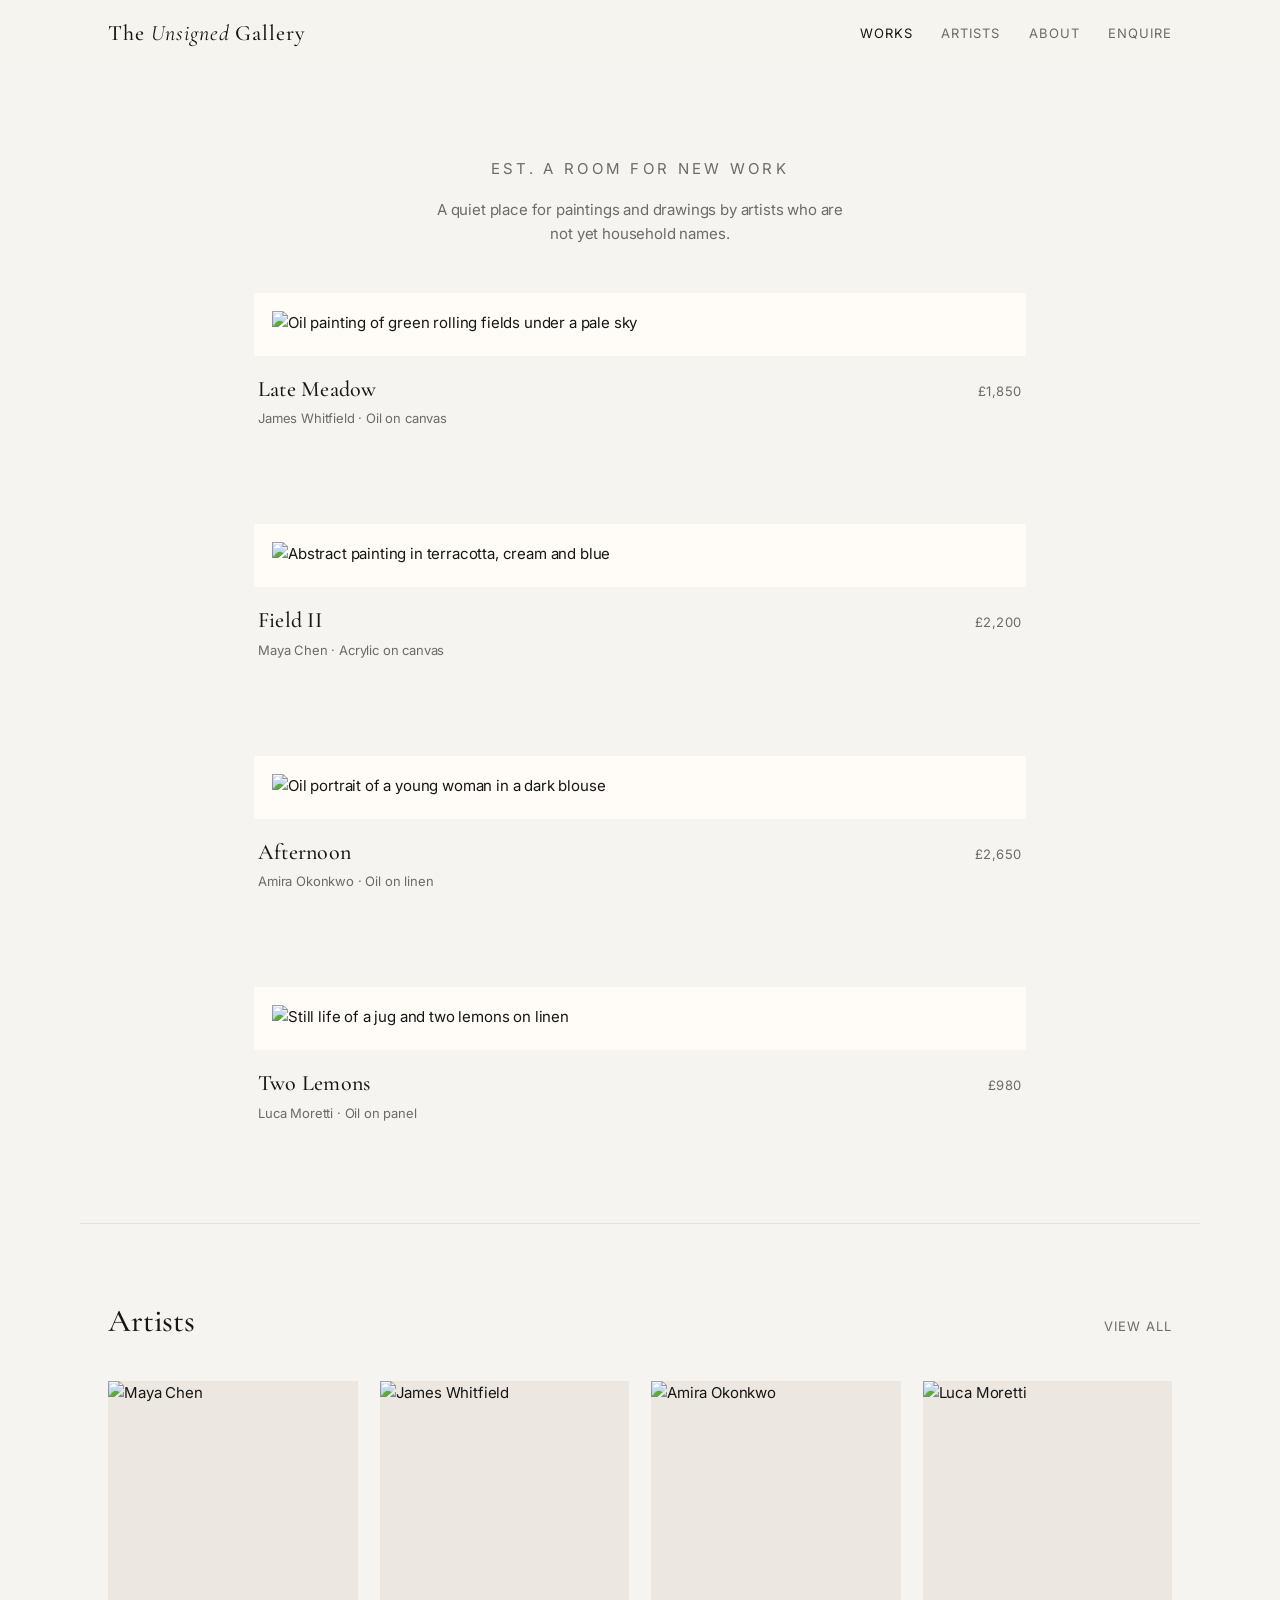
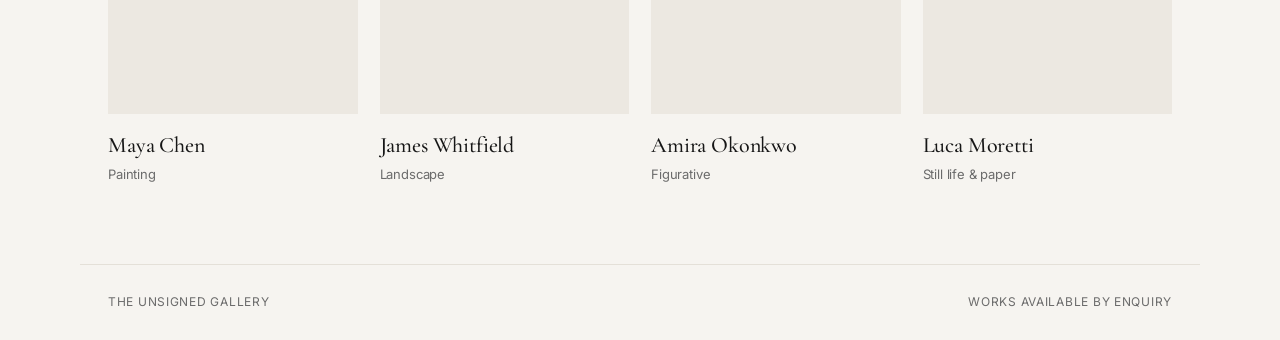
==== index.html @ 6f4dcff2 "Add files via upload" ====
<!DOCTYPE html>
<html lang="en">
<head>
  <meta charset="UTF-8" />
  <meta name="viewport" content="width=device-width, initial-scale=1" />
  <title>The Unsigned Gallery</title>
  <link rel="preconnect" href="https://fonts.googleapis.com" />
  <link rel="preconnect" href="https://fonts.gstatic.com" crossorigin />
  <link href="https://fonts.googleapis.com/css2?family=Cormorant+Garamond:ital,wght@0,500;1,400&family=Inter:wght@400;500&display=swap" rel="stylesheet" />
  <link rel="stylesheet" href="styles.css" />
</head>
<body>
  <header class="site-header">
    <div class="header-inner">
      <a class="logo" href="index.html">The <span>Unsigned</span> Gallery</a>
      <button class="menu-btn" aria-label="Menu"><span></span></button>
      <nav>
        <a class="active" href="index.html">Works</a>
        <a href="artists.html">Artists</a>
        <a href="about.html">About</a>
        <a href="enquire.html">Enquire</a>
      </nav>
    </div>
  </header>

  <main>
    <section class="intro">
      <p class="eyebrow">Est. a room for new work</p>
      <p>A quiet place for paintings and drawings by artists who are not yet household names.</p>
    </section>

    <section class="featured" aria-label="Selected works">
      <article class="work" data-work
        data-img="images/whitfield-valley.jpg"
        data-title="Late Meadow"
        data-sub="James Whitfield · Oil on canvas · 80 × 100 cm"
        data-note="Available. A study of midsummer fields after rain. Traditional landscape, painted on site and finished in the studio."
        data-enquire="James Whitfield — Late Meadow">
        <div class="work-frame">
          <img src="images/whitfield-valley.jpg" alt="Oil painting of green rolling fields under a pale sky" />
        </div>
        <div class="work-meta">
          <div>
            <h2>Late Meadow</h2>
            <div class="sub"><a href="artist-whitfield.html">James Whitfield</a> · Oil on canvas</div>
          </div>
          <div class="price">£1,850</div>
        </div>
      </article>

      <article class="work" data-work
        data-img="images/chen-field.jpg"
        data-title="Field II"
        data-sub="Maya Chen · Acrylic on canvas · 70 × 100 cm"
        data-note="Available. Colour fields in terracotta, bone and slate, with a few charcoal marks left in."
        data-enquire="Maya Chen — Field II">
        <div class="work-frame">
          <img src="images/chen-field.jpg" alt="Abstract painting in terracotta, cream and blue" />
        </div>
        <div class="work-meta">
          <div>
            <h2>Field II</h2>
            <div class="sub"><a href="artist-chen.html">Maya Chen</a> · Acrylic on canvas</div>
          </div>
          <div class="price">£2,200</div>
        </div>
      </article>

      <article class="work" data-work
        data-img="images/okonkwo-portrait.jpg"
        data-title="Afternoon"
        data-sub="Amira Okonkwo · Oil on linen · 60 × 90 cm"
        data-note="Available. A quiet studio portrait. The sitter is a friend of the artist."
        data-enquire="Amira Okonkwo — Afternoon">
        <div class="work-frame">
          <img src="images/okonkwo-portrait.jpg" alt="Oil portrait of a young woman in a dark blouse" />
        </div>
        <div class="work-meta">
          <div>
            <h2>Afternoon</h2>
            <div class="sub"><a href="artist-okonkwo.html">Amira Okonkwo</a> · Oil on linen</div>
          </div>
          <div class="price">£2,650</div>
        </div>
      </article>

      <article class="work" data-work
        data-img="images/moretti-lemons.jpg"
        data-title="Two Lemons"
        data-sub="Luca Moretti · Oil on panel · 40 × 50 cm"
        data-note="Available. Still life of a stoneware jug and lemons on a folded cloth."
        data-enquire="Luca Moretti — Two Lemons">
        <div class="work-frame">
          <img src="images/moretti-lemons.jpg" alt="Still life of a jug and two lemons on linen" />
        </div>
        <div class="work-meta">
          <div>
            <h2>Two Lemons</h2>
            <div class="sub"><a href="artist-moretti.html">Luca Moretti</a> · Oil on panel</div>
          </div>
          <div class="price">£980</div>
        </div>
      </article>
    </section>

    <section class="artists-home" id="artists">
      <div class="section-head">
        <h2>Artists</h2>
        <a href="artists.html">View all</a>
      </div>
      <div class="artist-grid">
        <a class="artist-card" href="artist-chen.html">
          <img src="images/artist-chen.jpg" alt="Maya Chen" />
          <h3>Maya Chen</h3>
          <p>Painting</p>
        </a>
        <a class="artist-card" href="artist-whitfield.html">
          <img src="images/artist-whitfield.jpg" alt="James Whitfield" />
          <h3>James Whitfield</h3>
          <p>Landscape</p>
        </a>
        <a class="artist-card" href="artist-okonkwo.html">
          <img src="images/artist-okonkwo.jpg" alt="Amira Okonkwo" />
          <h3>Amira Okonkwo</h3>
          <p>Figurative</p>
        </a>
        <a class="artist-card" href="artist-moretti.html">
          <img src="images/artist-moretti.jpg" alt="Luca Moretti" />
          <h3>Luca Moretti</h3>
          <p>Still life &amp; paper</p>
        </a>
      </div>
    </section>
  </main>

  <footer>
    <span>The Unsigned Gallery</span>
    <span>Works available by enquiry</span>
  </footer>

  <div class="lightbox" role="dialog" aria-modal="true">
    <button class="lightbox-close" aria-label="Close">×</button>
    <div class="lightbox-card">
      <img alt="" />
      <div class="lightbox-info">
        <h3></h3>
        <div class="sub"></div>
        <p></p>
        <a class="btn" href="enquire.html">Enquire</a>
      </div>
    </div>
  </div>

  <script src="script.js"></script>
</body>
</html>
---- styles.css ----
:root {
  --bg: #f6f4f0;
  --ink: #161616;
  --muted: #6b6b6b;
  --line: #e4e0d8;
  --white: #fffcf8;
  --max: 1120px;
  --work: 820px;
}

*,
*::before,
*::after {
  box-sizing: border-box;
  margin: 0;
  padding: 0;
}

html {
  scroll-behavior: smooth;
}

body {
  font-family: "Inter", system-ui, -apple-system, sans-serif;
  background: var(--bg);
  color: var(--ink);
  line-height: 1.55;
  font-size: 15px;
  letter-spacing: -0.011em;
  min-height: 100vh;
}

img {
  max-width: 100%;
  display: block;
}

a {
  color: inherit;
  text-decoration: none;
}

/* Header */

.site-header {
  position: sticky;
  top: 0;
  z-index: 40;
  background: color-mix(in srgb, var(--bg) 88%, transparent);
  backdrop-filter: saturate(180%) blur(16px);
  -webkit-backdrop-filter: saturate(180%) blur(16px);
  border-bottom: 1px solid transparent;
}

.site-header.scrolled {
  border-bottom-color: var(--line);
}

.header-inner {
  max-width: var(--max);
  margin: 0 auto;
  padding: 22px 28px;
  display: flex;
  align-items: center;
  justify-content: space-between;
  gap: 24px;
}

.logo {
  font-family: "Cormorant Garamond", "Times New Roman", serif;
  font-weight: 500;
  font-size: 22px;
  letter-spacing: 0.04em;
  line-height: 1;
  white-space: nowrap;
}

.logo span {
  font-style: italic;
  font-weight: 400;
}

nav {
  display: flex;
  gap: 28px;
  align-items: center;
}

nav a {
  font-size: 13px;
  letter-spacing: 0.08em;
  text-transform: uppercase;
  color: var(--muted);
  transition: color 0.2s ease;
}

nav a:hover,
nav a.active {
  color: var(--ink);
}

.menu-btn {
  display: none;
  background: none;
  border: 0;
  width: 28px;
  height: 18px;
  position: relative;
  cursor: pointer;
}

.menu-btn span,
.menu-btn span::before,
.menu-btn span::after {
  position: absolute;
  left: 0;
  width: 100%;
  height: 1px;
  background: var(--ink);
  content: "";
}

.menu-btn span {
  top: 50%;
}

.menu-btn span::before {
  top: -7px;
}

.menu-btn span::after {
  top: 7px;
}

/* Pages */

main {
  padding-bottom: 80px;
}

.intro {
  max-width: var(--max);
  margin: 0 auto;
  padding: 72px 28px 28px;
  text-align: center;
}

.intro p {
  max-width: 420px;
  margin: 18px auto 0;
  color: var(--muted);
  font-size: 15px;
  font-weight: 400;
}

.eyebrow {
  font-size: 11px;
  letter-spacing: 0.22em;
  text-transform: uppercase;
  color: var(--muted);
  margin-bottom: 14px;
}

/* Featured works — one after another, like walking a gallery */

.featured {
  max-width: var(--work);
  margin: 0 auto;
  padding: 20px 24px 40px;
}

.work {
  margin-bottom: 96px;
  cursor: pointer;
}

.work:last-child {
  margin-bottom: 40px;
}

.work-frame {
  background: var(--white);
  padding: 18px 18px 22px;
}

.work-frame img {
  width: 100%;
  height: auto;
}

.work-meta {
  display: flex;
  justify-content: space-between;
  align-items: baseline;
  gap: 16px;
  margin-top: 16px;
  padding: 0 4px;
}

.work-meta h2,
.work-meta h3 {
  font-family: "Cormorant Garamond", serif;
  font-weight: 500;
  font-size: 22px;
  letter-spacing: 0.01em;
}

.work-meta .sub {
  color: var(--muted);
  font-size: 13px;
  margin-top: 2px;
}

.work-meta .sub a:hover {
  color: var(--ink);
}

.price {
  font-size: 13px;
  letter-spacing: 0.04em;
  color: var(--muted);
  white-space: nowrap;
}

/* Artists strip on home */

.artists-home {
  max-width: var(--max);
  margin: 20px auto 0;
  padding: 72px 28px 0;
  border-top: 1px solid var(--line);
}

.section-head {
  display: flex;
  justify-content: space-between;
  align-items: baseline;
  margin-bottom: 36px;
}

.section-head h2 {
  font-family: "Cormorant Garamond", serif;
  font-size: 32px;
  font-weight: 500;
}

.section-head a {
  font-size: 13px;
  letter-spacing: 0.08em;
  text-transform: uppercase;
  color: var(--muted);
}

.section-head a:hover {
  color: var(--ink);
}

.artist-grid {
  display: grid;
  grid-template-columns: repeat(4, 1fr);
  gap: 28px 22px;
}

.artist-card img {
  width: 100%;
  aspect-ratio: 3 / 4;
  object-fit: cover;
  background: #ece8e1;
}

.artist-card h3 {
  font-family: "Cormorant Garamond", serif;
  font-size: 22px;
  font-weight: 500;
  margin-top: 14px;
}

.artist-card p {
  color: var(--muted);
  font-size: 13px;
  margin-top: 2px;
}

.artist-card:hover h3 {
  opacity: 0.65;
}

/* Artist page */

.artist-hero {
  max-width: var(--max);
  margin: 0 auto;
  padding: 56px 28px 48px;
  display: grid;
  grid-template-columns: 280px 1fr;
  gap: 56px;
  align-items: start;
}

.artist-hero img {
  width: 100%;
  aspect-ratio: 3 / 4;
  object-fit: cover;
}

.artist-hero h1 {
  font-family: "Cormorant Garamond", serif;
  font-size: 48px;
  font-weight: 500;
  letter-spacing: -0.02em;
  line-height: 1.05;
}

.artist-hero .role {
  color: var(--muted);
  margin: 10px 0 22px;
  font-size: 14px;
}

.artist-hero .bio {
  max-width: 520px;
  color: #3a3a3a;
  font-size: 16px;
  line-height: 1.7;
}

.works-grid {
  max-width: var(--max);
  margin: 0 auto;
  padding: 12px 28px 40px;
  display: grid;
  grid-template-columns: 1fr 1fr;
  gap: 48px 28px;
}

.works-grid .work {
  margin: 0;
}

.page-title {
  max-width: var(--max);
  margin: 0 auto;
  padding: 56px 28px 36px;
}

.page-title h1 {
  font-family: "Cormorant Garamond", serif;
  font-size: 48px;
  font-weight: 500;
  letter-spacing: -0.02em;
}

.page-title p {
  color: var(--muted);
  max-width: 460px;
  margin-top: 12px;
}

/* About / Enquire */

.prose {
  max-width: 640px;
  margin: 0 auto;
  padding: 20px 28px 80px;
}

.prose p + p {
  margin-top: 18px;
}

.prose h1 {
  font-family: "Cormorant Garamond", serif;
  font-size: 48px;
  font-weight: 500;
  margin-bottom: 20px;
}

form {
  margin-top: 36px;
  display: grid;
  gap: 16px;
}

label {
  display: grid;
  gap: 6px;
  font-size: 12px;
  letter-spacing: 0.08em;
  text-transform: uppercase;
  color: var(--muted);
}

input,
textarea,
select {
  font: inherit;
  color: var(--ink);
  background: var(--white);
  border: 1px solid var(--line);
  padding: 12px 14px;
  outline: none;
}

input:focus,
textarea:focus,
select:focus {
  border-color: #b9b4aa;
}

textarea {
  min-height: 140px;
  resize: vertical;
}

button,
.btn {
  display: inline-block;
  border: 1px solid var(--ink);
  background: var(--ink);
  color: var(--bg);
  font: inherit;
  font-size: 12px;
  letter-spacing: 0.14em;
  text-transform: uppercase;
  padding: 13px 22px;
  cursor: pointer;
  width: fit-content;
  transition: opacity 0.2s ease;
}

button:hover,
.btn:hover {
  opacity: 0.78;
}

.btn-ghost {
  background: transparent;
  color: var(--ink);
}

.note {
  color: var(--muted);
  font-size: 13px;
}

/* Lightbox */

.lightbox {
  position: fixed;
  inset: 0;
  background: rgba(20, 18, 16, 0.72);
  display: none;
  align-items: center;
  justify-content: center;
  z-index: 80;
  padding: 32px;
}

.lightbox.open {
  display: flex;
}

.lightbox-card {
  background: var(--bg);
  max-width: 920px;
  width: 100%;
  max-height: 92vh;
  overflow: auto;
  display: grid;
  grid-template-columns: 1.15fr 0.85fr;
}

.lightbox-card img {
  width: 100%;
  height: 100%;
  object-fit: cover;
  max-height: 92vh;
}

.lightbox-info {
  padding: 36px 32px;
  display: flex;
  flex-direction: column;
}

.lightbox-info h3 {
  font-family: "Cormorant Garamond", serif;
  font-size: 30px;
  font-weight: 500;
}

.lightbox-info .sub {
  color: var(--muted);
  margin: 8px 0 20px;
  font-size: 14px;
}

.lightbox-info p {
  color: #3a3a3a;
  font-size: 14px;
  line-height: 1.65;
  margin-bottom: 28px;
}

.lightbox-close {
  position: absolute;
  top: 18px;
  right: 22px;
  background: none;
  border: 0;
  color: #fff;
  font-size: 28px;
  cursor: pointer;
  line-height: 1;
}

footer {
  border-top: 1px solid var(--line);
  padding: 28px;
  max-width: var(--max);
  margin: 0 auto;
  display: flex;
  justify-content: space-between;
  color: var(--muted);
  font-size: 12px;
  letter-spacing: 0.06em;
  text-transform: uppercase;
}

/* Mobile */

@media (max-width: 860px) {
  .menu-btn {
    display: block;
  }

  nav {
    display: none;
    position: absolute;
    top: 100%;
    left: 0;
    right: 0;
    background: var(--bg);
    flex-direction: column;
    align-items: flex-start;
    padding: 8px 28px 24px;
    gap: 16px;
    border-bottom: 1px solid var(--line);
  }

  nav.open {
    display: flex;
  }

  .artist-grid,
  .works-grid,
  .artist-hero,
  .lightbox-card {
    grid-template-columns: 1fr;
  }

  .artist-hero img {
    max-width: 280px;
  }

  .artist-hero h1,
  .page-title h1,
  .prose h1 {
    font-size: 36px;
  }

  .lightbox-card img {
    max-height: 48vh;
  }

  footer {
    flex-direction: column;
    gap: 8px;
  }
}
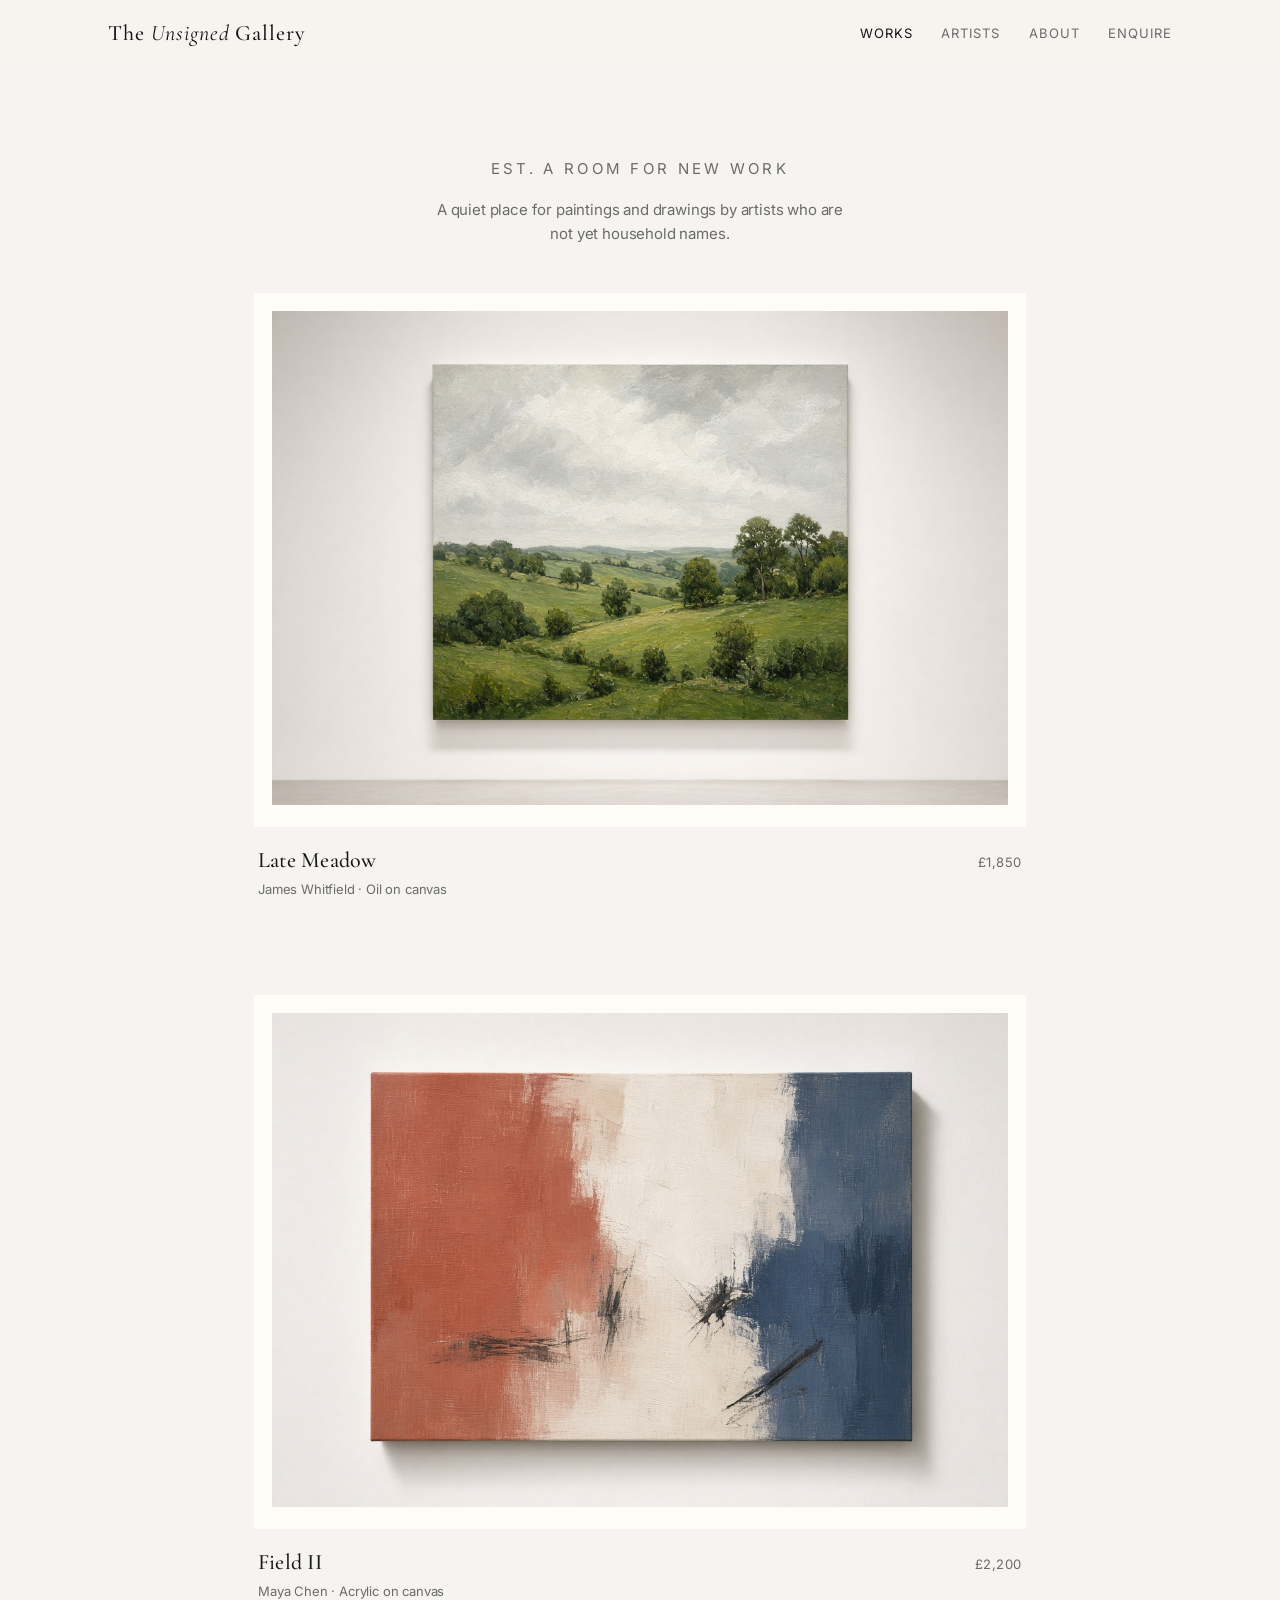
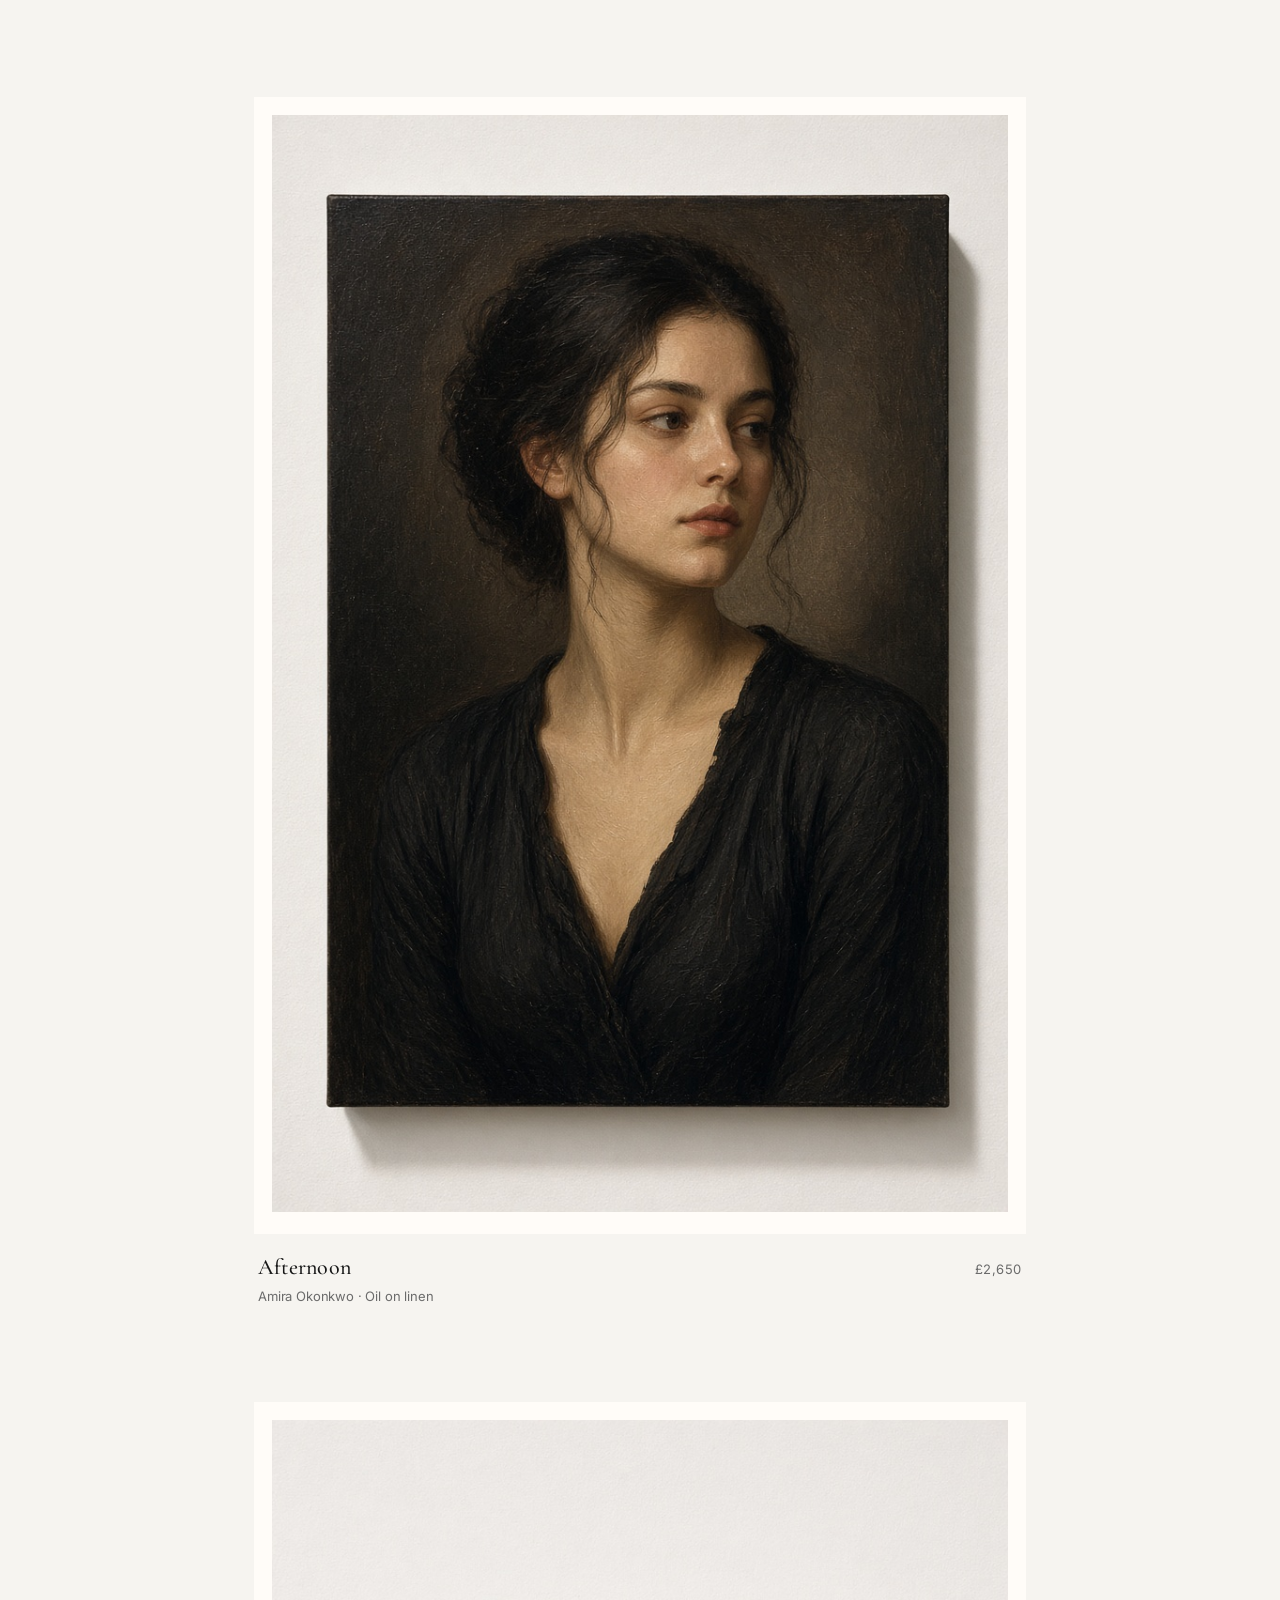
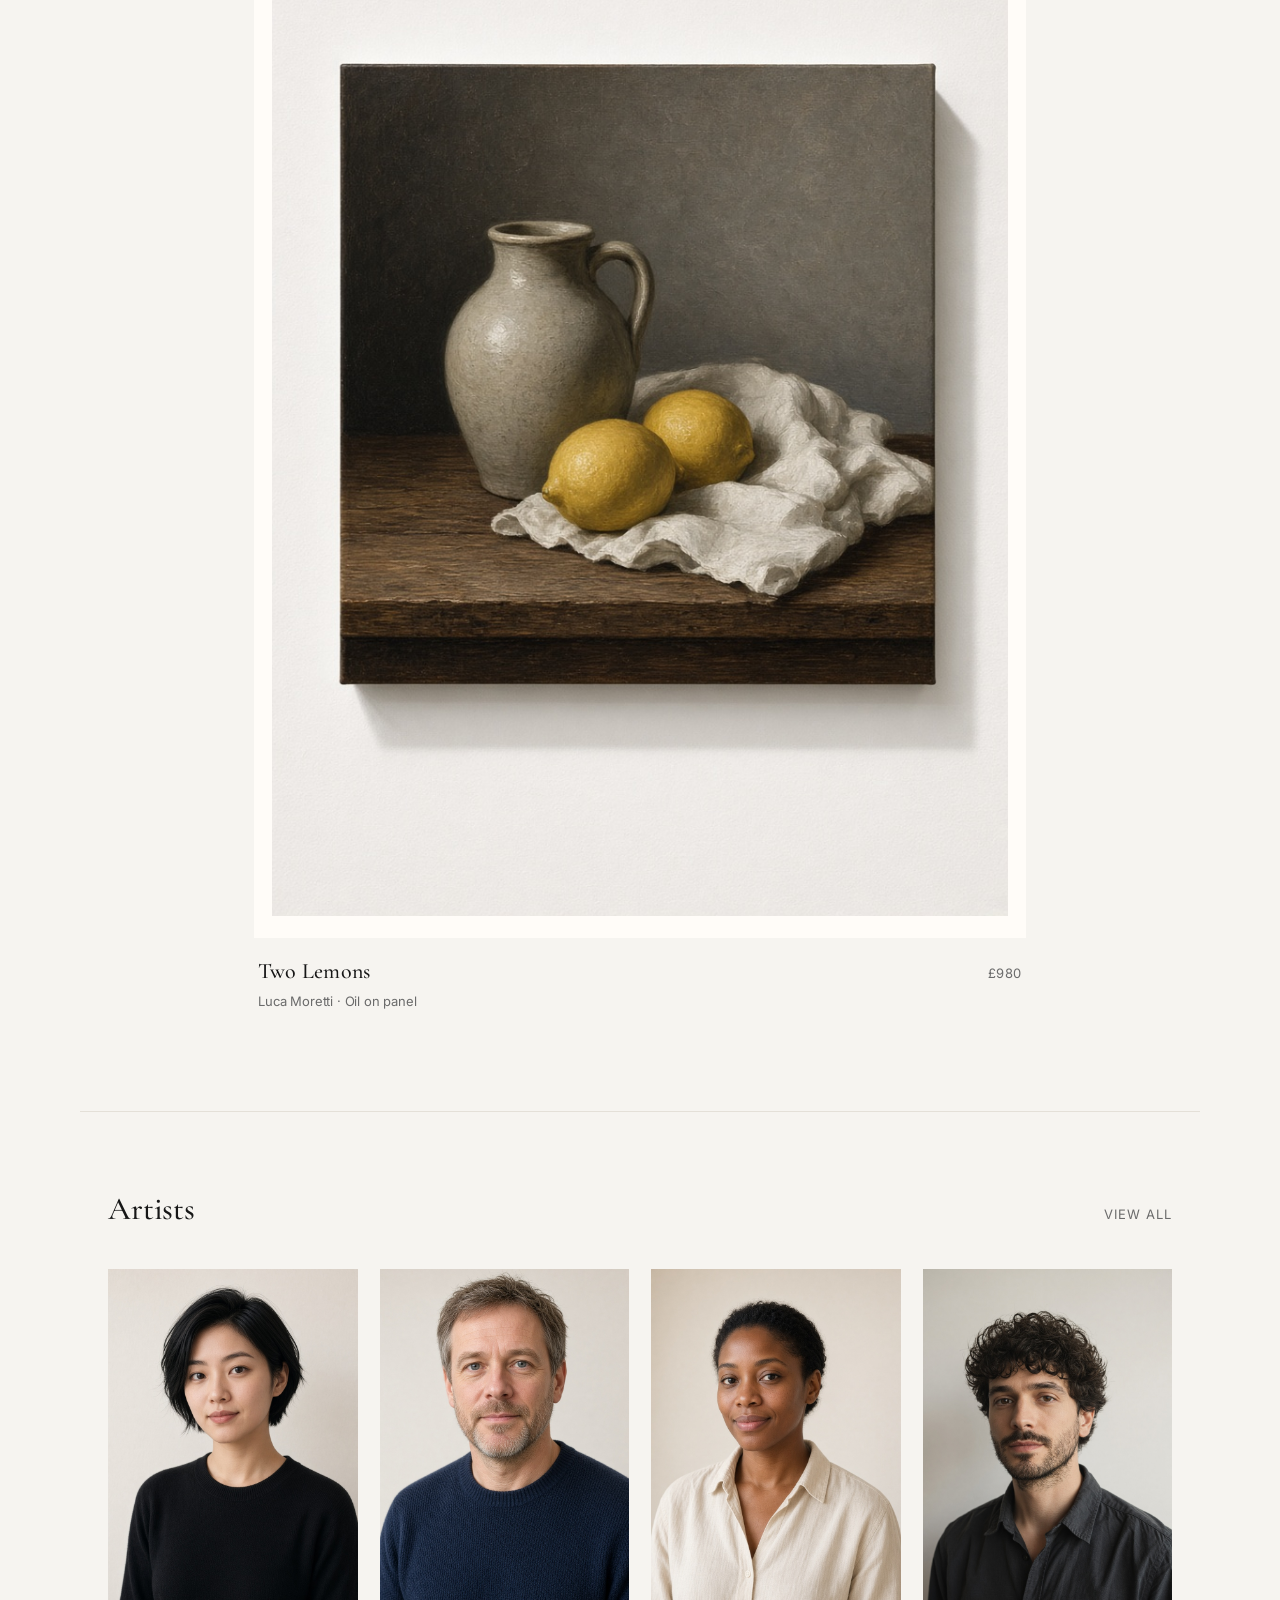
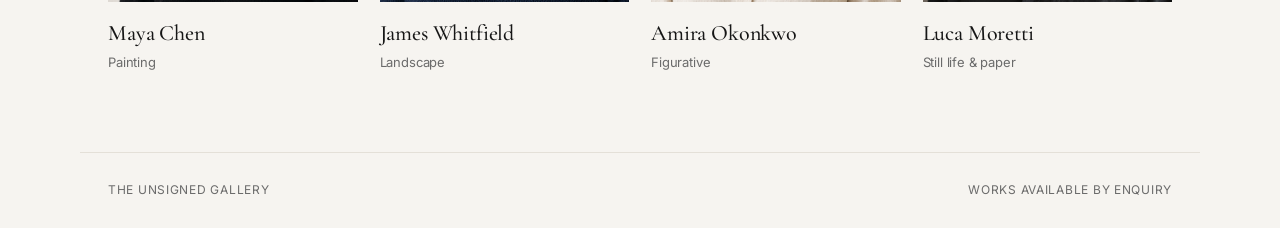
==== commit 1a68ad4f: "Fix image paths, complete About text, add .gitignore, robots.txt and sitemap.xml" ====
--- a/index.html
+++ b/index.html
@@ -3,6 +3,7 @@
 <head>
   <meta charset="UTF-8" />
   <meta name="viewport" content="width=device-width, initial-scale=1" />
+  <meta name="description" content="The Unsigned Gallery — paintings and drawings by emerging artists" />
   <title>The Unsigned Gallery</title>
   <link rel="preconnect" href="https://fonts.googleapis.com" />
   <link rel="preconnect" href="https://fonts.gstatic.com" crossorigin />
@@ -31,13 +32,13 @@
 
     <section class="featured" aria-label="Selected works">
       <article class="work" data-work
-        data-img="images/whitfield-valley.jpg"
+        data-img="whitfield-valley.jpg"
         data-title="Late Meadow"
         data-sub="James Whitfield · Oil on canvas · 80 × 100 cm"
         data-note="Available. A study of midsummer fields after rain. Traditional landscape, painted on site and finished in the studio."
         data-enquire="James Whitfield — Late Meadow">
         <div class="work-frame">
-          <img src="images/whitfield-valley.jpg" alt="Oil painting of green rolling fields under a pale sky" />
+          <img src="whitfield-valley.jpg" alt="Oil painting of green rolling fields under a pale sky" />
         </div>
         <div class="work-meta">
           <div>
@@ -49,13 +50,13 @@
       </article>
 
       <article class="work" data-work
-        data-img="images/chen-field.jpg"
+        data-img="chen-field.jpg"
         data-title="Field II"
         data-sub="Maya Chen · Acrylic on canvas · 70 × 100 cm"
         data-note="Available. Colour fields in terracotta, bone and slate, with a few charcoal marks left in."
         data-enquire="Maya Chen — Field II">
         <div class="work-frame">
-          <img src="images/chen-field.jpg" alt="Abstract painting in terracotta, cream and blue" />
+          <img src="chen-field.jpg" alt="Abstract painting in terracotta, cream and blue" />
         </div>
         <div class="work-meta">
           <div>
@@ -67,13 +68,13 @@
       </article>
 
       <article class="work" data-work
-        data-img="images/okonkwo-portrait.jpg"
+        data-img="okonkwo-portrait.jpg"
         data-title="Afternoon"
         data-sub="Amira Okonkwo · Oil on linen · 60 × 90 cm"
         data-note="Available. A quiet studio portrait. The sitter is a friend of the artist."
         data-enquire="Amira Okonkwo — Afternoon">
         <div class="work-frame">
-          <img src="images/okonkwo-portrait.jpg" alt="Oil portrait of a young woman in a dark blouse" />
+          <img src="okonkwo-portrait.jpg" alt="Oil portrait of a young woman in a dark blouse" />
         </div>
         <div class="work-meta">
           <div>
@@ -85,13 +86,13 @@
       </article>
 
       <article class="work" data-work
-        data-img="images/moretti-lemons.jpg"
+        data-img="moretti-lemons.jpg"
         data-title="Two Lemons"
         data-sub="Luca Moretti · Oil on panel · 40 × 50 cm"
         data-note="Available. Still life of a stoneware jug and lemons on a folded cloth."
         data-enquire="Luca Moretti — Two Lemons">
         <div class="work-frame">
-          <img src="images/moretti-lemons.jpg" alt="Still life of a jug and two lemons on linen" />
+          <img src="moretti-lemons.jpg" alt="Still life of a jug and two lemons on linen" />
         </div>
         <div class="work-meta">
           <div>
@@ -110,22 +111,22 @@
       </div>
       <div class="artist-grid">
         <a class="artist-card" href="artist-chen.html">
-          <img src="images/artist-chen.jpg" alt="Maya Chen" />
+          <img src="artist-chen.jpg" alt="Maya Chen" />
           <h3>Maya Chen</h3>
           <p>Painting</p>
         </a>
         <a class="artist-card" href="artist-whitfield.html">
-          <img src="images/artist-whitfield.jpg" alt="James Whitfield" />
+          <img src="artist-whitfield.jpg" alt="James Whitfield" />
           <h3>James Whitfield</h3>
           <p>Landscape</p>
         </a>
         <a class="artist-card" href="artist-okonkwo.html">
-          <img src="images/artist-okonkwo.jpg" alt="Amira Okonkwo" />
+          <img src="artist-okonkwo.jpg" alt="Amira Okonkwo" />
           <h3>Amira Okonkwo</h3>
           <p>Figurative</p>
         </a>
         <a class="artist-card" href="artist-moretti.html">
-          <img src="images/artist-moretti.jpg" alt="Luca Moretti" />
+          <img src="artist-moretti.jpg" alt="Luca Moretti" />
           <h3>Luca Moretti</h3>
           <p>Still life &amp; paper</p>
         </a>
@@ -153,4 +154,4 @@
 
   <script src="script.js"></script>
 </body>
-</html>
+</html>
